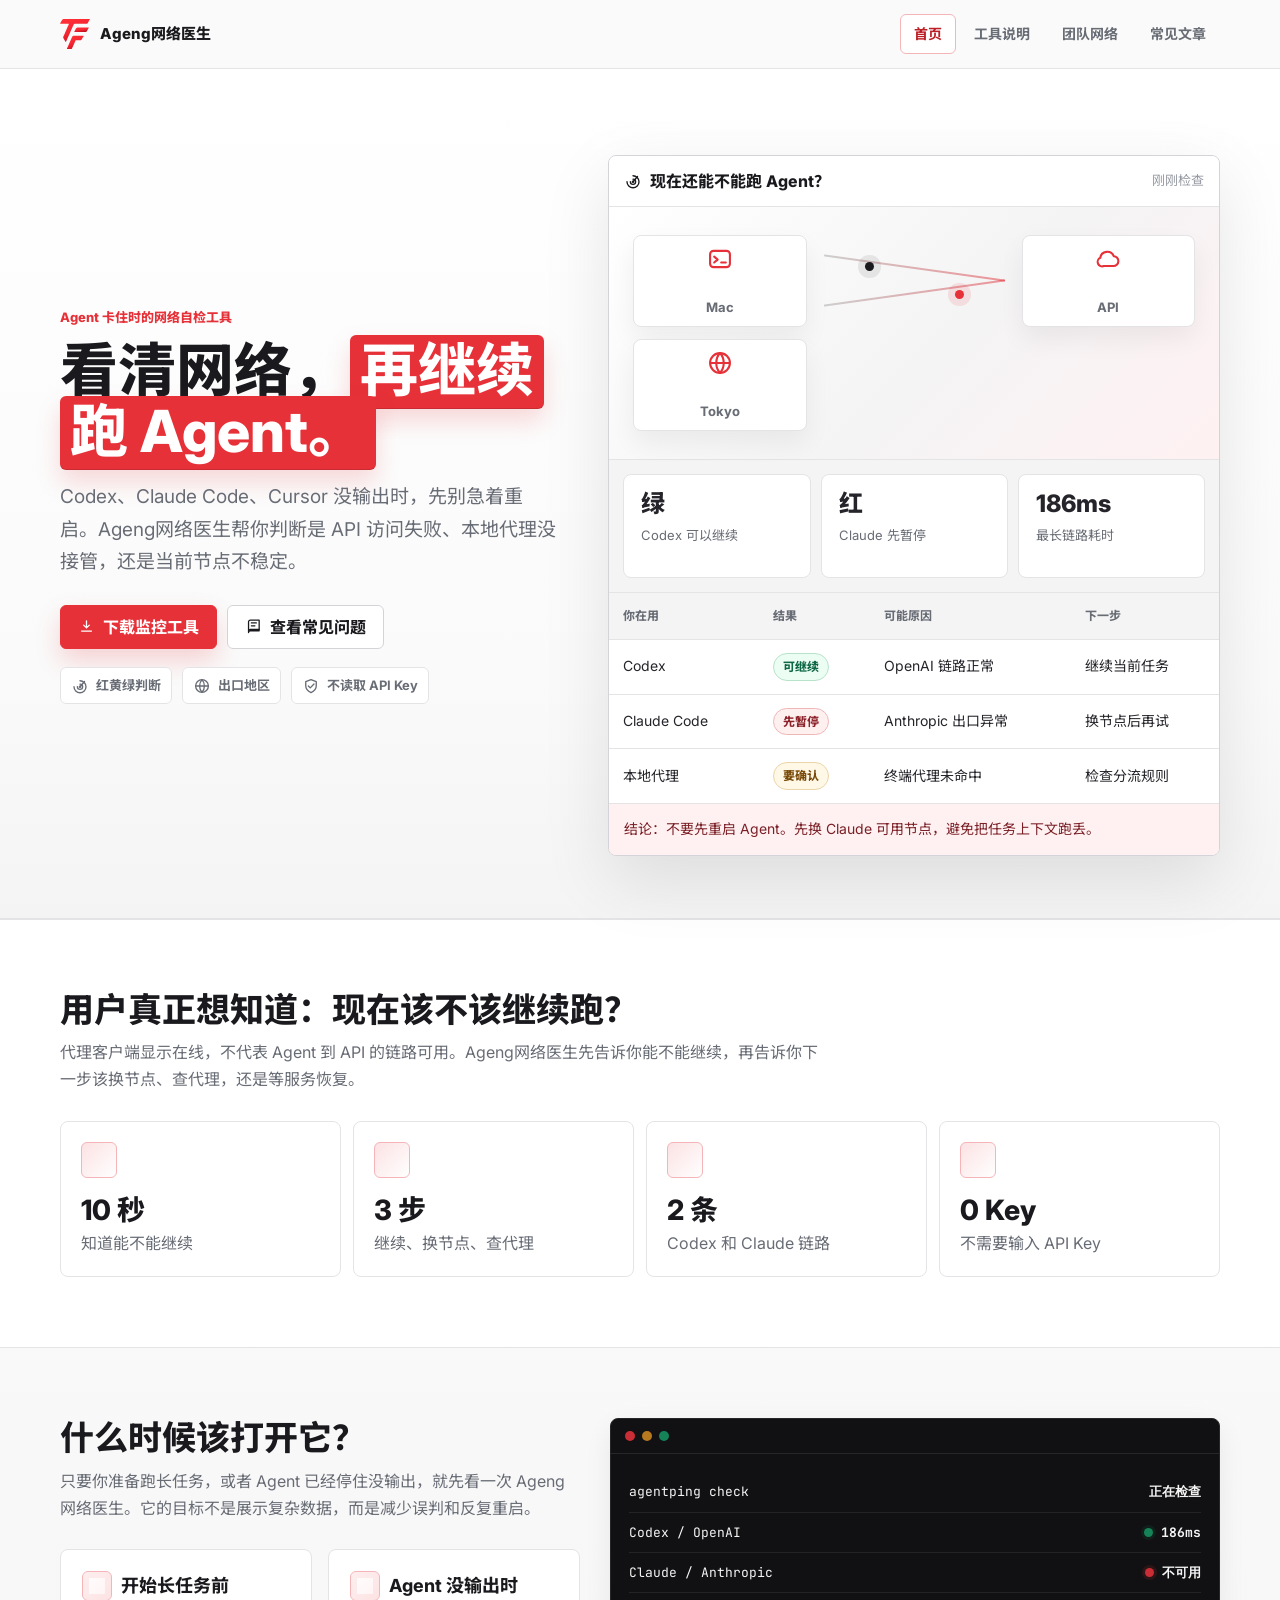
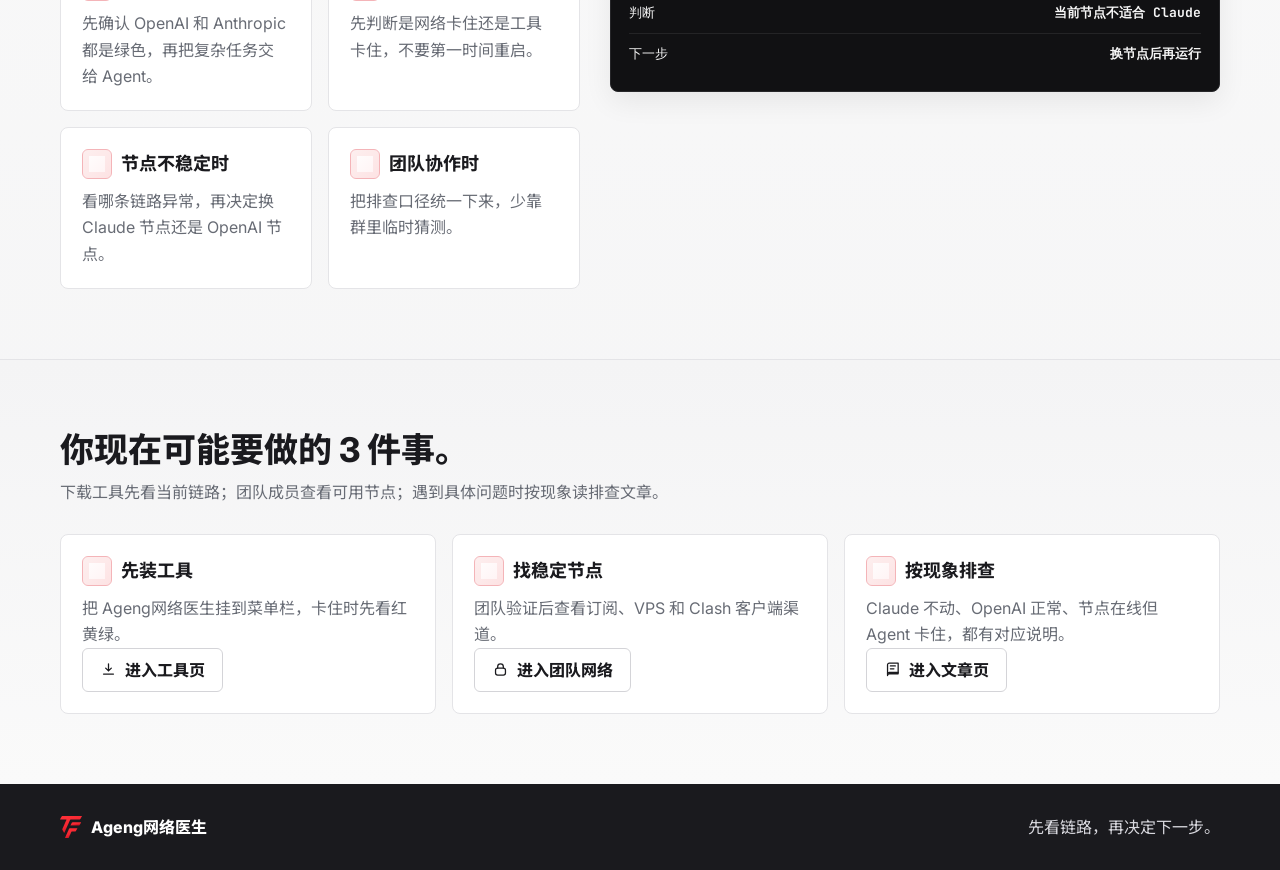
==== website/index.html @ f4b64ff9 "Initial Ageng network doctor release" ====
<!doctype html>
<html lang="zh-CN">
  <head>
    <meta charset="utf-8">
    <meta name="viewport" content="width=device-width, initial-scale=1">
    <meta name="color-scheme" content="light">
    <meta name="format-detection" content="telephone=no">
    <meta name="author" content="TranFu">
    <meta name="robots" content="index, follow">
    <title>Ageng网络医生 - Agent 卡住时先看网络哪里坏了</title>
    <meta name="description" content="Codex、Claude Code、Cursor 没反应时，Ageng网络医生帮你判断是 API 链路、代理规则、出口节点，还是工具本身卡住。">
    <link rel="canonical" href="https://agentping-app.tranfu.com/">
    <meta property="og:type" content="website">
    <meta property="og:site_name" content="Ageng网络医生 by TranFu">
    <meta property="og:locale" content="zh_CN">
    <meta property="og:url" content="https://agentping-app.tranfu.com/">
    <meta property="og:title" content="Ageng网络医生 - Agent 卡住时先看网络哪里坏了">
    <meta property="og:description" content="Codex、Claude Code、Cursor 没反应时，Ageng网络医生帮你判断是 API 链路、代理规则、出口节点，还是工具本身卡住。">
    <meta property="og:image" content="https://tranfu.com/brand/logo/social/og-image-1200x630.png">
    <meta property="og:image:secure_url" content="https://tranfu.com/brand/logo/social/og-image-1200x630.png">
    <meta property="og:image:type" content="image/png">
    <meta property="og:image:width" content="1200">
    <meta property="og:image:height" content="630">
    <meta property="og:image:alt" content="TranFu Ageng网络医生 网络监控工具">
    <meta name="twitter:card" content="summary_large_image">
    <meta name="twitter:title" content="Ageng网络医生 - Agent 卡住时先看网络哪里坏了">
    <meta name="twitter:description" content="Codex、Claude Code、Cursor 没反应时，Ageng网络医生帮你判断是 API 链路、代理规则、出口节点，还是工具本身卡住。">
    <meta name="twitter:image" content="https://tranfu.com/brand/logo/social/og-image-1200x630.png">
    <link rel="image_src" href="https://tranfu.com/brand/logo/social/og-image-1200x630.png">
    <link rel="shortcut icon" href="assets/brand/favicon.ico">
    <link rel="icon" type="image/svg+xml" href="assets/brand/logo-badge-rounded-rect-on-light.svg">
    <link rel="icon" type="image/png" sizes="32x32" href="assets/brand/favicon-32x32.png">
    <link rel="icon" type="image/png" sizes="16x16" href="assets/brand/favicon-16x16.png">
    <link rel="apple-touch-icon" sizes="180x180" href="assets/brand/apple-touch-icon-180.png">
    <link rel="apple-touch-icon-precomposed" sizes="180x180" href="assets/brand/apple-touch-icon-180.png">
    <link rel="manifest" href="site.webmanifest">
    <meta name="theme-color" content="#E63138">
    <link rel="preconnect" href="https://fonts.googleapis.com">
    <link rel="preconnect" href="https://fonts.gstatic.com" crossorigin>
    <link rel="stylesheet" href="https://fonts.googleapis.com/css2?family=Inter:wght@400;500;600;700;800&family=Noto+Sans+SC:wght@400;500;600;700;800&family=JetBrains+Mono:wght@400;500;600;700&display=swap">
    <link rel="stylesheet" href="styles.css">
    <script type="application/ld+json">{"@context":"https://schema.org","@type":"Organization","@id":"https://tranfu.com#organization","name":"TranFu","url":"https://tranfu.com","logo":"https://tranfu.com/brand/logo/png/apple-touch-icon-180.png","description":"让 AI Agent 干活，你只做决策"}</script>
  </head>
  <body>
    <header class="site-header">
      <nav class="nav">
        <a class="brand" href="index.html"><img class="brand-logo" src="assets/brand/logo-symbol-primary-on-light.svg" width="28" height="28" alt="TranFu"><span>Ageng网络医生</span></a>
        <div class="nav-links">
          <a class="active" href="index.html">首页</a>
          <a href="tool.html">工具说明</a>
          <a href="vpn.html">团队网络</a>
          <a href="articles.html">常见文章</a>
        </div>
      </nav>
    </header>

    <main>
      <section class="hero">
        <div class="hero-layout">
          <div class="hero-content">
            <p class="eyebrow">Agent 卡住时的网络自检工具</p>
            <h1>看清网络，<span class="text-highlight">再继续跑 Agent。</span></h1>
            <p class="hero-copy">Codex、Claude Code、Cursor 没输出时，先别急着重启。Ageng网络医生帮你判断是 API 访问失败、本地代理没接管，还是当前节点不稳定。</p>
            <div class="actions">
              <a class="button primary" href="tool.html"><svg class="button-icon" aria-hidden="true"><use href="assets/visuals.svg#icon-download"></use></svg>下载监控工具</a>
              <a class="button secondary" href="articles.html"><svg class="button-icon" aria-hidden="true"><use href="assets/visuals.svg#icon-book"></use></svg>查看常见问题</a>
            </div>
            <div class="trust-row" aria-label="Ageng网络医生 关键能力">
              <span><svg class="inline-icon" aria-hidden="true"><use href="assets/visuals.svg#icon-radar"></use></svg>红黄绿判断</span>
              <span><svg class="inline-icon" aria-hidden="true"><use href="assets/visuals.svg#icon-globe"></use></svg>出口地区</span>
              <span><svg class="inline-icon" aria-hidden="true"><use href="assets/visuals.svg#icon-shield"></use></svg>不读取 API Key</span>
            </div>
          </div>
          <div class="hero-product" aria-label="Ageng网络医生 状态面板示例">
            <div class="panel-header">
              <span class="panel-title"><svg class="inline-icon" aria-hidden="true"><use href="assets/visuals.svg#icon-radar"></use></svg>现在还能不能跑 Agent？</span>
              <span class="panel-time">刚刚检查</span>
            </div>
            <div class="status-visual" aria-hidden="true">
              <div class="visual-node source"><svg><use href="assets/visuals.svg#icon-terminal"></use></svg><span>Mac</span></div>
              <div class="visual-path"><span></span><span></span></div>
              <div class="visual-node cloud"><svg><use href="assets/visuals.svg#icon-cloud"></use></svg><span>API</span></div>
              <div class="visual-node exit"><svg><use href="assets/visuals.svg#icon-globe"></use></svg><span>Tokyo</span></div>
            </div>
            <div class="status-summary">
              <div class="status-card"><strong>绿</strong><span>Codex 可以继续</span></div>
              <div class="status-card"><strong>红</strong><span>Claude 先暂停</span></div>
              <div class="status-card"><strong>186ms</strong><span>最长链路耗时</span></div>
            </div>
            <table class="status-table">
              <thead>
                <tr><th>你在用</th><th>结果</th><th>可能原因</th><th>下一步</th></tr>
              </thead>
              <tbody>
                <tr><td>Codex</td><td><span class="pill green">可继续</span></td><td>OpenAI 链路正常</td><td>继续当前任务</td></tr>
                <tr><td>Claude Code</td><td><span class="pill red">先暂停</span></td><td>Anthropic 出口异常</td><td>换节点后再试</td></tr>
                <tr><td>本地代理</td><td><span class="pill yellow">要确认</span></td><td>终端代理未命中</td><td>检查分流规则</td></tr>
              </tbody>
            </table>
            <div class="product-note">结论：不要先重启 Agent。先换 Claude 可用节点，避免把任务上下文跑丢。</div>
          </div>
        </div>
      </section>

      <section class="section soft">
        <div class="wrap">
          <div class="section-head">
            <h2>用户真正想知道：现在该不该继续跑？</h2>
            <p>代理客户端显示在线，不代表 Agent 到 API 的链路可用。Ageng网络医生先告诉你能不能继续，再告诉你下一步该换节点、查代理，还是等服务恢复。</p>
          </div>
          <div class="metric-band">
            <div class="metric"><strong>10 秒</strong><span>知道能不能继续</span></div>
            <div class="metric"><strong>3 步</strong><span>继续、换节点、查代理</span></div>
            <div class="metric"><strong>2 条</strong><span>Codex 和 Claude 链路</span></div>
            <div class="metric"><strong>0 Key</strong><span>不需要输入 API Key</span></div>
          </div>
        </div>
      </section>

      <section class="section">
        <div class="wrap product-strip">
          <div>
            <div class="section-head">
              <h2>什么时候该打开它？</h2>
              <p>只要你准备跑长任务，或者 Agent 已经停住没输出，就先看一次 Ageng网络医生。它的目标不是展示复杂数据，而是减少误判和反复重启。</p>
            </div>
            <div class="grid two">
              <div class="card"><h3>开始长任务前</h3><p>先确认 OpenAI 和 Anthropic 都是绿色，再把复杂任务交给 Agent。</p></div>
              <div class="card"><h3>Agent 没输出时</h3><p>先判断是网络卡住还是工具卡住，不要第一时间重启。</p></div>
              <div class="card"><h3>节点不稳定时</h3><p>看哪条链路异常，再决定换 Claude 节点还是 OpenAI 节点。</p></div>
              <div class="card"><h3>团队协作时</h3><p>把排查口径统一下来，少靠群里临时猜测。</p></div>
            </div>
          </div>
          <div class="console" aria-label="Ageng网络医生 诊断示例">
            <div class="console-bar"><span></span><span></span><span></span></div>
            <div class="console-body">
              <div class="console-line"><span>agentping check</span><strong>正在检查</strong></div>
              <div class="console-line"><span>Codex / OpenAI</span><strong><span class="status-dot"></span>186ms</strong></div>
              <div class="console-line"><span>Claude / Anthropic</span><strong><span class="status-dot red"></span>不可用</strong></div>
              <div class="console-line"><span>判断</span><strong>当前节点不适合 Claude</strong></div>
              <div class="console-line"><span>下一步</span><strong>换节点后再运行</strong></div>
            </div>
          </div>
        </div>
      </section>

      <section class="section deep">
        <div class="wrap">
          <div class="section-head">
            <h2>你现在可能要做的 3 件事。</h2>
            <p>下载工具先看当前链路；团队成员查看可用节点；遇到具体问题时按现象读排查文章。</p>
          </div>
          <div class="grid three">
            <div class="card"><h3>先装工具</h3><p>把 Ageng网络医生挂到菜单栏，卡住时先看红黄绿。</p><a class="button light" href="tool.html"><svg class="button-icon" aria-hidden="true"><use href="assets/visuals.svg#icon-download"></use></svg>进入工具页</a></div>
            <div class="card"><h3>找稳定节点</h3><p>团队验证后查看订阅、VPS 和 Clash 客户端渠道。</p><a class="button light" href="vpn.html"><svg class="button-icon" aria-hidden="true"><use href="assets/visuals.svg#icon-lock"></use></svg>进入团队网络</a></div>
            <div class="card"><h3>按现象排查</h3><p>Claude 不动、OpenAI 正常、节点在线但 Agent 卡住，都有对应说明。</p><a class="button light" href="articles.html"><svg class="button-icon" aria-hidden="true"><use href="assets/visuals.svg#icon-book"></use></svg>进入文章页</a></div>
          </div>
        </div>
      </section>
    </main>

    <footer class="footer">
      <div class="wrap">
        <span class="footer-brand"><img src="assets/brand/logo-symbol-primary-on-dark.svg" width="22" height="22" alt="TranFu">Ageng网络医生</span>
        <span>先看链路，再决定下一步。</span>
      </div>
    </footer>
    <script src="site.js"></script>
  </body>
</html>
---- website/styles.css ----
:root {
  --brand: #e63138;
  --brand-strong: #bd1f26;
  --brand-soft: #fff1f2;
  --brand-line: #f4b4b8;
  --primary: #e63138;
  --primary-strong: #bd1f26;
  --primary-soft: #fff1f2;
  --primary-line: #f4b4b8;
  --ink: #1a1a1e;
  --text: #24242a;
  --muted: #686c75;
  --subtle: #9498a1;
  --paper: #fafafa;
  --surface: #ffffff;
  --surface-soft: #f4f4f5;
  --surface-warm: #fbfaf8;
  --line: #e4e4e7;
  --line-strong: #d4d4d8;
  --green: #158257;
  --green-soft: #ecfdf3;
  --yellow: #b7791f;
  --yellow-soft: #fff8e6;
  --status-red: #c92d35;
  --status-red-soft: #fff0f0;
  --blue: #285f8f;
  --blue-soft: #eef6fb;
  --code: #111113;
  --shadow-sm: 0 10px 28px rgba(12, 12, 12, 0.07);
  --shadow-md: 0 24px 68px rgba(12, 12, 12, 0.1);
  --ease-enter: cubic-bezier(0.22, 1, 0.36, 1);
  --ease-move: cubic-bezier(0.25, 1, 0.5, 1);
}

* {
  box-sizing: border-box;
}

html {
  scroll-behavior: smooth;
}

body {
  margin: 0;
  color: var(--text);
  background:
    linear-gradient(180deg, #ffffff 0%, #fafafa 40%, #f4f4f5 100%);
  font-family: Inter, "Noto Sans SC", ui-sans-serif, system-ui, -apple-system, BlinkMacSystemFont, "Segoe UI", sans-serif;
  font-size: 16px;
  line-height: 1.64;
  text-rendering: optimizeLegibility;
}

img,
svg {
  display: block;
}

a {
  color: inherit;
}

a:focus-visible,
button:focus-visible,
input:focus-visible {
  outline: 3px solid rgba(230, 49, 56, 0.24);
  outline-offset: 2px;
}

h1,
h2,
h3,
p {
  margin-top: 0;
}

h1,
h2,
h3 {
  color: var(--ink);
  letter-spacing: 0;
}

h1 {
  max-width: 760px;
  margin-bottom: 18px;
  font-size: 58px;
  line-height: 1.06;
  font-weight: 800;
}

h2 {
  font-size: 34px;
  line-height: 1.16;
  font-weight: 780;
}

h3 {
  font-weight: 740;
}

p {
  margin-bottom: 0;
}

.site-header {
  position: sticky;
  top: 0;
  z-index: 20;
  border-bottom: 1px solid var(--line);
  background: rgba(250, 250, 250, 0.92);
  backdrop-filter: blur(14px);
}

.nav {
  width: min(1160px, calc(100% - 32px));
  min-height: 68px;
  margin: 0 auto;
  padding: 0;
  display: flex;
  align-items: center;
  justify-content: space-between;
  gap: 24px;
  border: 0;
  border-radius: 0;
  background: transparent;
  box-shadow: none;
}

.brand {
  min-height: 44px;
  display: inline-flex;
  align-items: center;
  gap: 10px;
  color: var(--ink);
  text-decoration: none;
  font-size: 15px;
  font-weight: 800;
  white-space: nowrap;
}

.brand-logo {
  width: 30px;
  height: 30px;
}

.nav-links {
  display: flex;
  align-items: center;
  justify-content: flex-end;
  gap: 4px;
  flex-wrap: wrap;
}

.nav-links a {
  min-height: 40px;
  padding: 8px 13px;
  border: 1px solid transparent;
  border-radius: 6px;
  color: var(--muted);
  text-decoration: none;
  font-size: 14px;
  font-weight: 700;
  transition:
    color 180ms ease,
    background-color 180ms ease,
    border-color 180ms ease;
}

.nav-links a:hover,
.nav-links a.active {
  color: var(--primary-strong);
  border-color: var(--primary-line);
  background: var(--surface);
}

.wrap {
  width: min(1160px, calc(100% - 32px));
  margin: 0 auto;
}

.hero {
  padding: 86px 0 62px;
  color: var(--text);
  border-bottom: 1px solid var(--line);
  background:
    linear-gradient(180deg, #ffffff 0%, #fafafa 72%, #f4f4f5 100%);
}

.hero::before,
.hero-scene,
.node,
.line,
.terminal-ghost {
  display: none;
}

.hero-layout {
  width: min(1160px, calc(100% - 32px));
  margin: 0 auto;
  display: grid;
  grid-template-columns: minmax(0, 0.9fr) minmax(430px, 1.1fr);
  gap: 48px;
  align-items: center;
}

.hero-content {
  width: auto;
  padding: 0;
}

.eyebrow {
  margin: 0 0 12px;
  color: var(--brand);
  font-size: 13px;
  font-weight: 780;
}

.hero-copy {
  max-width: 650px;
  margin-bottom: 26px;
  color: var(--muted);
  font-size: 19px;
  line-height: 1.72;
}

.text-highlight {
  display: inline;
  padding: 0 10px 4px;
  border-radius: 6px;
  color: #ffffff;
  background: var(--brand);
  box-decoration-break: clone;
  -webkit-box-decoration-break: clone;
  box-shadow: inset 0 -1px 0 rgba(0, 0, 0, 0.13), 0 12px 24px rgba(230, 49, 56, 0.18);
}

.inline-icon,
.button-icon,
.tag-icon {
  width: 18px;
  height: 18px;
  flex: 0 0 auto;
}

.button-icon {
  width: 17px;
  height: 17px;
}

.tag-icon {
  width: 14px;
  height: 14px;
}

.trust-row {
  display: flex;
  flex-wrap: wrap;
  gap: 10px;
  margin-top: 18px;
}

.trust-row span {
  min-height: 34px;
  display: inline-flex;
  align-items: center;
  gap: 7px;
  padding: 7px 10px;
  border: 1px solid var(--line);
  border-radius: 6px;
  color: var(--muted);
  background: var(--surface);
  font-size: 13px;
  font-weight: 680;
}

.actions {
  display: flex;
  flex-wrap: wrap;
  gap: 10px;
}

.button {
  min-height: 44px;
  display: inline-flex;
  align-items: center;
  justify-content: center;
  gap: 8px;
  padding: 11px 17px;
  border: 1px solid transparent;
  border-radius: 6px;
  color: var(--ink);
  text-decoration: none;
  font-weight: 760;
  line-height: 1.25;
  cursor: pointer;
  touch-action: manipulation;
  transition:
    transform 150ms var(--ease-enter),
    color 180ms ease,
    background-color 180ms ease,
    border-color 180ms ease,
    box-shadow 180ms ease;
}

.button:active {
  transform: scale(0.97);
}

.button.primary {
  color: #ffffff;
  background: var(--brand);
  border-color: var(--brand);
  box-shadow: 0 12px 26px rgba(230, 49, 56, 0.2);
}

.button.primary:hover {
  background: var(--brand-strong);
  border-color: var(--brand-strong);
}

.button.secondary,
.button.light {
  color: var(--ink);
  border-color: var(--line-strong);
  background: var(--surface);
}

.button.dark {
  color: #ffffff;
  background: var(--ink);
  border-color: var(--ink);
}

.hero-product {
  border: 1px solid var(--line-strong);
  border-radius: 8px;
  overflow: hidden;
  background: var(--surface);
  box-shadow: var(--shadow-md);
}

.panel-header {
  min-height: 48px;
  padding: 12px 15px;
  display: flex;
  align-items: center;
  justify-content: space-between;
  gap: 12px;
  color: var(--ink);
  border-bottom: 1px solid var(--line);
  background: rgba(255, 255, 255, 0.72);
}

.panel-title {
  display: inline-flex;
  align-items: center;
  gap: 8px;
  font-weight: 760;
}

.panel-time {
  color: var(--subtle);
  font-size: 13px;
}

.status-visual {
  min-height: 170px;
  position: relative;
  display: grid;
  grid-template-columns: 1fr 1.1fr 1fr;
  align-items: center;
  gap: 12px;
  padding: 28px 24px;
  background:
    linear-gradient(135deg, #ffffff 0%, #f4f4f5 54%, #fff1f2 100%);
  border-bottom: 1px solid var(--line);
}

.visual-node {
  min-height: 92px;
  display: grid;
  place-items: center;
  gap: 7px;
  border: 1px solid var(--line);
  border-radius: 8px;
  color: var(--brand);
  background: var(--surface);
  box-shadow: 0 12px 26px rgba(12, 12, 12, 0.06);
}

.visual-node svg {
  width: 28px;
  height: 28px;
}

.visual-node span {
  color: var(--muted);
  font-size: 13px;
  font-weight: 720;
}

.visual-node.exit {
  color: var(--brand);
}

.visual-path {
  height: 92px;
  position: relative;
}

.visual-path::before,
.visual-path::after {
  content: "";
  position: absolute;
  left: 4px;
  right: 4px;
  height: 2px;
  border-radius: 999px;
  background: linear-gradient(90deg, rgba(12, 12, 12, 0.18), rgba(230, 49, 56, 0.5));
}

.visual-path::before {
  top: 35%;
  transform: rotate(8deg);
}

.visual-path::after {
  top: 62%;
  transform: rotate(-8deg);
}

.visual-path span {
  position: absolute;
  width: 9px;
  height: 9px;
  border-radius: 50%;
  background: var(--ink);
  box-shadow: 0 0 0 7px rgba(12, 12, 12, 0.08);
}

.visual-path span:first-child {
  top: 29%;
  left: 24%;
  animation: route-pulse 1800ms var(--ease-enter) infinite;
}

.visual-path span:last-child {
  top: 59%;
  right: 24%;
  background: var(--brand);
  box-shadow: 0 0 0 7px rgba(230, 49, 56, 0.12);
  animation: route-pulse 1800ms var(--ease-enter) 520ms infinite;
}

.status-summary {
  display: grid;
  grid-template-columns: repeat(3, minmax(0, 1fr));
  gap: 10px;
  padding: 14px;
  background: var(--surface-soft);
  border-bottom: 1px solid var(--line);
}

.status-card {
  min-height: 104px;
  padding: 17px;
  border: 1px solid var(--line);
  border-radius: 8px;
  background: var(--surface);
}

.status-card strong {
  display: block;
  margin-bottom: 5px;
  font-size: 24px;
  line-height: 1;
  font-weight: 800;
}

.status-card span {
  color: var(--muted);
  font-size: 13px;
}

.status-table {
  width: 100%;
  border-collapse: collapse;
  font-size: 14px;
}

.status-table th,
.status-table td {
  padding: 13px 14px;
  border-bottom: 1px solid var(--line);
  text-align: left;
  vertical-align: middle;
  overflow-wrap: anywhere;
}

.status-table th {
  color: var(--muted);
  background: var(--surface-soft);
  font-size: 12px;
  font-weight: 760;
  text-transform: uppercase;
}

.status-table tr:last-child td {
  border-bottom: 0;
}

.product-note {
  padding: 14px 15px;
  border-top: 1px solid var(--line);
  color: #7a2026;
  background: var(--brand-soft);
  font-size: 14px;
}

.pill {
  min-height: 26px;
  display: inline-flex;
  align-items: center;
  border: 1px solid var(--line);
  border-radius: 999px;
  padding: 3px 9px;
  color: var(--muted);
  background: var(--surface);
  font-size: 12px;
  font-weight: 760;
  white-space: nowrap;
}

.pill.green {
  color: #0f6845;
  border-color: #b7e3ca;
  background: var(--green-soft);
}

.pill.yellow {
  color: #7a4c0b;
  border-color: #ebd5a8;
  background: var(--yellow-soft);
}

.pill.red {
  color: #8e242b;
  border-color: #efb6ba;
  background: var(--status-red-soft);
}

.section {
  padding: 70px 0;
}

.section.soft {
  background: var(--surface);
  border-top: 1px solid var(--line);
  border-bottom: 1px solid var(--line);
}

.section.deep {
  color: var(--text);
  background:
    linear-gradient(180deg, #f4f4f5 0%, #fafafa 100%);
  border-top: 1px solid var(--line);
}

.section-head {
  max-width: 760px;
  margin-bottom: 28px;
}

.section-head.compact {
  margin-bottom: 18px;
}

.section-head h2,
.page-title h1 {
  margin-bottom: 10px;
}

.section-head p,
.page-title p {
  color: var(--muted);
  font-size: 16px;
  line-height: 1.68;
}

.deep .section-head p,
.deep .muted {
  color: var(--muted);
}

.grid {
  display: grid;
  gap: 16px;
}

.grid.three {
  grid-template-columns: repeat(3, minmax(0, 1fr));
}

.grid.two {
  grid-template-columns: repeat(2, minmax(0, 1fr));
}

.grid.four {
  grid-template-columns: repeat(4, minmax(0, 1fr));
}

.card {
  border: 1px solid var(--line);
  border-radius: 8px;
  padding: 21px;
  background: var(--surface);
  box-shadow: none;
  transition:
    transform 160ms var(--ease-enter),
    border-color 180ms ease,
    box-shadow 180ms ease;
}

.card h3 {
  display: flex;
  align-items: center;
  gap: 9px;
  margin-bottom: 9px;
  font-size: 18px;
  line-height: 1.25;
}

.card h3::before,
.roadmap-item h3::before,
.step-card h3::before,
.resource-top h3::before,
.article-item h2::before,
.article-card h2::before,
.source-card strong::before {
  content: "";
  width: 28px;
  height: 28px;
  flex: 0 0 auto;
  border: 1px solid var(--primary-line);
  border-radius: 6px;
  background:
    linear-gradient(135deg, #ffffff, var(--brand-soft));
  box-shadow: inset 0 0 0 6px rgba(230, 49, 56, 0.08);
}

.quick-guide .card h3::before {
  display: none;
}

.roadmap-item h3,
.step-card h3,
.resource-top h3 {
  display: flex;
  align-items: center;
  gap: 9px;
  line-height: 1.25;
}

.card p,
.card li {
  color: var(--muted);
}

.card ul {
  padding-left: 20px;
  margin-bottom: 0;
}

.metric-band {
  display: grid;
  grid-template-columns: repeat(4, minmax(0, 1fr));
  gap: 12px;
  overflow: hidden;
  border: 0;
  border-radius: 0;
  background: transparent;
}

.metric {
  min-height: 106px;
  position: relative;
  padding: 20px;
  border: 1px solid var(--line);
  border-radius: 8px;
  background: var(--surface);
  box-shadow: none;
}

.metric::before {
  content: "";
  width: 34px;
  height: 34px;
  display: block;
  margin-bottom: 18px;
  border: 1px solid var(--primary-line);
  border-radius: 6px;
  background:
    linear-gradient(135deg, rgba(230, 49, 56, 0.14), rgba(255, 255, 255, 0.95));
}

.metric strong {
  display: block;
  margin-bottom: 6px;
  color: var(--ink);
  font-size: 28px;
  line-height: 1;
  font-weight: 800;
}

.metric span {
  color: var(--muted);
}

.status-dot {
  width: 9px;
  height: 9px;
  border-radius: 50%;
  display: inline-block;
  margin-right: 8px;
  background: var(--green);
  box-shadow: 0 0 0 3px rgba(21, 130, 87, 0.12);
}

.status-dot.yellow {
  background: var(--yellow);
  box-shadow: 0 0 0 3px rgba(183, 121, 31, 0.14);
}

.status-dot.red {
  background: var(--status-red);
  box-shadow: 0 0 0 3px rgba(201, 45, 53, 0.14);
}

.product-strip {
  display: grid;
  grid-template-columns: 0.92fr 1.08fr;
  gap: 30px;
  align-items: start;
}

.console {
  border-radius: 8px;
  border: 1px solid #27272a;
  overflow: hidden;
  background: var(--code);
  color: #f5f5f5;
  box-shadow: var(--shadow-sm);
}

.console-bar {
  display: flex;
  gap: 7px;
  padding: 12px 14px;
  border-bottom: 1px solid #27272a;
}

.console-bar span {
  width: 10px;
  height: 10px;
  border-radius: 50%;
  background: var(--status-red);
}

.console-bar span:nth-child(2) {
  background: var(--yellow);
}

.console-bar span:nth-child(3) {
  background: var(--green);
}

.console-body {
  padding: 18px;
  font-family: "JetBrains Mono", ui-monospace, SFMono-Regular, Menlo, Monaco, Consolas, monospace;
  font-size: 13px;
}

.console-line {
  display: flex;
  justify-content: space-between;
  gap: 16px;
  padding: 9px 0;
  border-bottom: 1px solid rgba(255, 255, 255, 0.08);
}

.console-line strong {
  text-align: right;
}

.console-line:last-child {
  border-bottom: 0;
}

.page-hero {
  padding: 66px 0 44px;
  border-bottom: 1px solid var(--line);
  background:
    linear-gradient(180deg, #ffffff 0%, #fafafa 100%);
}

.page-title {
  max-width: 850px;
}

.page-title h1 {
  font-size: 46px;
  line-height: 1.12;
}

.page-hero-grid {
  display: grid;
  grid-template-columns: minmax(0, 1fr) minmax(360px, 0.48fr);
  gap: 42px;
  align-items: center;
}

.page-visual {
  min-height: 280px;
  position: relative;
  border: 1px solid var(--line-strong);
  border-radius: 8px;
  padding: 22px;
  background:
    linear-gradient(135deg, #ffffff, #f4f4f5);
  box-shadow: var(--shadow-sm);
  overflow: hidden;
}

.page-visual::before {
  content: "";
  position: absolute;
  inset: 16px;
  border: 1px dashed rgba(230, 49, 56, 0.22);
  border-radius: 8px;
  pointer-events: none;
}

.menu-preview {
  position: relative;
  z-index: 1;
  min-height: 72px;
  display: flex;
  align-items: center;
  justify-content: space-between;
  gap: 12px;
  padding: 12px;
  border: 1px solid var(--line);
  border-radius: 8px;
  background: var(--surface);
  box-shadow: 0 12px 28px rgba(12, 12, 12, 0.06);
}

.app-dot {
  width: 46px;
  height: 46px;
  display: grid;
  place-items: center;
  border-radius: 8px;
  color: #ffffff;
  background: var(--brand);
}

.app-dot svg {
  width: 24px;
  height: 24px;
}

.menu-preview strong {
  display: inline-flex;
  align-items: center;
  font-size: 24px;
  color: var(--ink);
}

.visual-stack {
  position: relative;
  z-index: 1;
  display: grid;
  gap: 10px;
  margin-top: 18px;
}

.visual-stack div,
.node-strip span,
.knowledge-grid span {
  min-height: 44px;
  display: flex;
  align-items: center;
  gap: 9px;
  padding: 9px 11px;
  border: 1px solid var(--line);
  border-radius: 8px;
  background: var(--surface);
}

.visual-stack span,
.node-strip span,
.knowledge-grid span {
  color: var(--muted);
}

.visual-stack strong {
  margin-left: auto;
  color: var(--ink);
}

.lock-card,
.knowledge-card {
  position: relative;
  z-index: 1;
  display: grid;
  gap: 8px;
  justify-items: start;
  padding: 20px;
  border: 1px solid var(--line);
  border-radius: 8px;
  background: var(--surface);
  box-shadow: 0 12px 28px rgba(12, 12, 12, 0.06);
}

.lock-card svg,
.knowledge-card > svg {
  width: 42px;
  height: 42px;
  color: var(--brand);
}

.lock-card strong,
.knowledge-card strong {
  color: var(--ink);
  font-size: 22px;
  line-height: 1.2;
}

.lock-card span,
.knowledge-card span {
  color: var(--muted);
}

.node-strip,
.knowledge-grid {
  position: relative;
  z-index: 1;
  display: grid;
  gap: 10px;
  margin-top: 18px;
}

.download-panel {
  display: grid;
  grid-template-columns: 1.05fr 0.95fr;
  gap: 18px;
  align-items: start;
}

.download-box {
  border: 1px solid var(--line-strong);
  border-top: 4px solid var(--primary);
  border-radius: 8px;
  padding: 26px;
  color: var(--text);
  background:
    linear-gradient(135deg, #ffffff, #fff1f2);
  box-shadow: var(--shadow-sm);
}

.download-box p {
  color: var(--muted);
}

.split-panel {
  display: grid;
  grid-template-columns: minmax(0, 0.95fr) minmax(360px, 1.05fr);
  gap: 24px;
  align-items: start;
}

.report-box {
  min-height: 320px;
  margin: 0;
  border-radius: 8px;
  padding: 22px;
  color: #f5f5f5;
  background: var(--code);
  font-family: "JetBrains Mono", ui-monospace, SFMono-Regular, Menlo, Monaco, Consolas, monospace;
  font-size: 14px;
  line-height: 1.75;
  white-space: pre-wrap;
  box-shadow: var(--shadow-sm);
}

.roadmap {
  display: grid;
  grid-template-columns: repeat(3, minmax(0, 1fr));
  gap: 14px;
  overflow: visible;
  border: 0;
  border-radius: 0;
  background: transparent;
}

.roadmap-item {
  min-height: 170px;
  padding: 21px;
  border: 1px solid var(--line);
  border-radius: 8px;
  background: rgba(255, 255, 255, 0.86);
}

.roadmap-item span,
.step-card span {
  width: fit-content;
  min-height: 28px;
  display: inline-flex;
  align-items: center;
  justify-content: center;
  margin-bottom: 12px;
  border-radius: 999px;
  padding: 4px 10px;
  color: var(--brand-strong);
  background: var(--brand-soft);
  font-size: 12px;
  font-weight: 800;
}

.roadmap-item p {
  color: var(--muted);
}

.code-block {
  overflow-x: auto;
  border-radius: 8px;
  padding: 16px;
  color: #f5f5f5;
  background:
    linear-gradient(180deg, #111827 0%, #0f172a 100%);
  font-family: "JetBrains Mono", ui-monospace, SFMono-Regular, Menlo, Monaco, Consolas, monospace;
  font-size: 14px;
}

.access-panel {
  max-width: 640px;
  border: 1px solid var(--line-strong);
  border-top: 4px solid var(--primary);
  border-radius: 8px;
  padding: 26px;
  background:
    linear-gradient(135deg, #ffffff, #fff1f2);
  box-shadow: var(--shadow-sm);
}

.form-row {
  display: flex;
  gap: 10px;
  margin-top: 16px;
}

input {
  width: 100%;
  min-height: 44px;
  border: 1px solid var(--line-strong);
  border-radius: 6px;
  padding: 10px 12px;
  color: var(--text);
  font: inherit;
  background: var(--surface);
  transition:
    border-color 180ms ease,
    box-shadow 180ms ease;
}

input:focus {
  border-color: var(--primary);
  box-shadow: 0 0 0 4px rgba(230, 49, 56, 0.1);
}

.form-row.has-error {
  animation: error-nudge 180ms var(--ease-move);
}

.form-row.has-error input {
  border-color: var(--status-red);
  box-shadow: 0 0 0 4px rgba(201, 45, 53, 0.1);
}

.hidden {
  display: none !important;
}

.note {
  border-left: 4px solid var(--yellow);
  padding: 12px 14px;
  border-radius: 0 8px 8px 0;
  background: var(--yellow-soft);
  color: #6e531b;
}

.section-spaced {
  margin-top: 52px;
}

.resource-grid {
  display: grid;
  grid-template-columns: repeat(3, minmax(0, 1fr));
  gap: 16px;
}

.resource-card {
  border: 1px solid var(--line);
  border-radius: 8px;
  padding: 20px;
  background: var(--surface);
  box-shadow: none;
}

.resource-top {
  display: flex;
  align-items: flex-start;
  justify-content: space-between;
  gap: 12px;
  margin-bottom: 10px;
}

.resource-top h3 {
  margin-bottom: 0;
}

.resource-card p,
.resource-card dd {
  color: var(--muted);
}

.resource-card dl {
  display: grid;
  gap: 10px;
  margin: 16px 0 0;
}

.resource-card dl div {
  display: grid;
  grid-template-columns: 64px 1fr;
  gap: 10px;
  padding-top: 10px;
  border-top: 1px solid var(--line);
}

.resource-card dt {
  color: var(--ink);
  font-weight: 760;
}

.resource-card dd {
  margin: 0;
}

.steps {
  display: grid;
  grid-template-columns: repeat(4, minmax(0, 1fr));
  gap: 16px;
}

.step-card {
  min-height: 170px;
  border: 1px solid var(--line);
  border-radius: 8px;
  padding: 20px;
  background: var(--surface);
  box-shadow: none;
}

.step-card p {
  color: var(--muted);
}

.table {
  width: 100%;
  border-collapse: separate;
  border-spacing: 0;
  overflow: hidden;
  border: 1px solid var(--line);
  border-radius: 8px;
  background: var(--surface);
  box-shadow: none;
}

.table th,
.table td {
  padding: 14px;
  border-bottom: 1px solid var(--line);
  text-align: left;
  vertical-align: top;
  overflow-wrap: anywhere;
}

.table th {
  color: var(--muted);
  background: var(--surface-soft);
  font-weight: 760;
}

.table tr:last-child td {
  border-bottom: 0;
}

.article-hub {
  display: grid;
  grid-template-columns: minmax(270px, 0.42fr) minmax(0, 1fr);
  gap: 22px;
  align-items: start;
}

.article-diagnostic {
  position: sticky;
  top: 90px;
  border: 1px solid var(--line-strong);
  border-top: 4px solid var(--primary);
  border-radius: 8px;
  padding: 22px;
  background:
    linear-gradient(135deg, #ffffff, #fff1f2);
  box-shadow: var(--shadow-sm);
}

.article-diagnostic h2 {
  margin: 12px 0 18px;
  font-size: 25px;
  line-height: 1.18;
}

.article-diagnostic ol {
  display: grid;
  gap: 13px;
  margin: 0;
  padding-left: 20px;
}

.article-diagnostic li {
  color: var(--muted);
}

.article-diagnostic strong {
  color: var(--ink);
}

.article-index-panel {
  min-width: 0;
}

.article-list {
  display: grid;
  grid-template-columns: repeat(2, minmax(0, 1fr));
  gap: 12px;
}

.article-item {
  min-height: 138px;
  display: flex;
  flex-direction: column;
  align-items: flex-start;
  gap: 12px;
  padding: 17px;
  border: 1px solid var(--line);
  border-radius: 8px;
  text-decoration: none;
  background: var(--surface);
  box-shadow: none;
  transition:
    transform 160ms var(--ease-enter),
    border-color 180ms ease,
    box-shadow 180ms ease;
}

.article-item h2 {
  display: flex;
  align-items: flex-start;
  gap: 9px;
  margin-bottom: 7px;
  font-size: 19px;
  line-height: 1.24;
}

.article-item p {
  color: var(--muted);
  font-size: 14px;
  line-height: 1.55;
}

.article-tag {
  width: fit-content;
  min-height: 28px;
  display: inline-flex;
  align-items: center;
  gap: 6px;
  padding: 4px 9px;
  border: 1px solid var(--primary-line);
  border-radius: 999px;
  color: var(--primary-strong);
  background: var(--primary-soft);
  font-size: 12px;
  font-weight: 760;
}

.article-body {
  max-width: none;
}

.quick-guide {
  margin-bottom: 36px;
}

.quick-guide h2 {
  margin-bottom: 18px;
}

.article-grid {
  display: grid;
  grid-template-columns: repeat(2, minmax(0, 1fr));
  gap: 16px;
}

.article-card {
  scroll-margin-top: 92px;
  min-height: 360px;
  border: 1px solid var(--line);
  border-radius: 8px;
  padding: 22px;
  background: var(--surface);
  box-shadow: none;
}

.article-card.featured {
  grid-column: 1 / -1;
  min-height: auto;
  border-color: var(--primary-line);
  background:
    linear-gradient(135deg, #ffffff 0%, #fff1f2 100%);
}

.article-card h2 {
  display: flex;
  align-items: flex-start;
  gap: 10px;
  margin: 14px 0 12px;
  font-size: 25px;
  line-height: 1.18;
}

.article-card h3 {
  margin: 18px 0 7px;
  font-size: 15px;
  line-height: 1.25;
}

.article-card p {
  color: var(--muted);
}

.article-lede {
  color: var(--text) !important;
  font-size: 16px;
}

.process-list {
  display: grid;
  grid-template-columns: repeat(3, minmax(0, 1fr));
  gap: 12px;
  margin: 20px 0;
}

.process-list div {
  border: 1px solid var(--line);
  border-radius: 8px;
  padding: 16px;
  background: var(--surface);
}

.process-list strong {
  display: block;
  margin-bottom: 6px;
  color: var(--ink);
}

.source-panel {
  scroll-margin-top: 92px;
  margin-top: 48px;
  padding-top: 32px;
  border-top: 1px solid var(--line);
}

.source-grid {
  display: grid;
  grid-template-columns: repeat(3, minmax(0, 1fr));
  gap: 12px;
}

.source-card {
  min-height: 124px;
  display: flex;
  flex-direction: column;
  gap: 7px;
  padding: 16px;
  border: 1px solid var(--line);
  border-radius: 8px;
  color: var(--text);
  text-decoration: none;
  background: var(--surface);
  box-shadow: none;
  transition:
    transform 160ms var(--ease-enter),
    border-color 180ms ease,
    box-shadow 180ms ease;
}

.source-card strong {
  display: flex;
  align-items: center;
  gap: 9px;
  color: var(--ink);
  line-height: 1.25;
}

.source-card span {
  color: var(--muted);
  font-size: 14px;
  line-height: 1.55;
}

.footer {
  padding: 30px 0;
  color: #d8d8de;
  background: var(--ink);
}

.footer .wrap {
  display: flex;
  justify-content: space-between;
  gap: 16px;
  flex-wrap: wrap;
}

.footer a {
  color: #ffffff;
}

.footer-brand {
  display: inline-flex;
  align-items: center;
  gap: 9px;
  color: #ffffff;
  font-weight: 780;
}

.motion-ready .motion-item {
  opacity: 0;
  transform: translate3d(0, 8px, 0);
  transition:
    opacity 220ms var(--ease-enter),
    transform 220ms var(--ease-enter);
  transition-delay: var(--motion-delay, 0ms);
}

.motion-ready .motion-item.is-visible {
  opacity: 1;
  transform: translate3d(0, 0, 0);
}

.unlocking {
  opacity: 0;
  transform: translate3d(0, 8px, 0);
}

.unlocking.is-visible {
  opacity: 1;
  transform: translate3d(0, 0, 0);
  transition:
    opacity 220ms var(--ease-enter),
    transform 220ms var(--ease-enter);
}

@media (hover: hover) and (pointer: fine) {
  .button:hover {
    transform: translate3d(0, -1px, 0);
  }

  .card:hover,
  .resource-card:hover,
  .step-card:hover,
  .roadmap-item:hover,
  .article-item:hover,
  .article-card:hover,
  .source-card:hover {
    transform: translate3d(0, -2px, 0);
    border-color: var(--line-strong);
    box-shadow: var(--shadow-sm);
  }
}

@media (max-width: 980px) {
  h1 {
    font-size: 56px;
  }

  .hero-layout,
  .product-strip,
  .download-panel,
  .split-panel,
  .article-hub,
  .page-hero-grid {
    grid-template-columns: 1fr;
  }

  .hero-product {
    max-width: 720px;
  }

  .page-visual {
    max-width: 620px;
  }

  .article-diagnostic {
    position: static;
  }

  .process-list,
  .source-grid {
    grid-template-columns: repeat(2, minmax(0, 1fr));
  }
}

@media (max-width: 900px) {
  .site-header {
    top: 8px;
  }

  .nav {
    min-height: auto;
    padding: 12px;
    align-items: flex-start;
    flex-direction: column;
    border-radius: 8px;
  }

  .nav-links {
    justify-content: flex-start;
  }

  .motion-ready .motion-item {
    opacity: 1;
    transform: none;
    transition: none;
  }

  .grid.three,
  .grid.two,
  .grid.four,
  .metric-band,
  .status-summary,
  .roadmap,
  .resource-grid,
  .steps,
  .article-list,
  .article-grid {
    grid-template-columns: 1fr;
  }

  .article-item {
    grid-template-columns: 1fr;
  }
}

@media (max-width: 560px) {
  h1 {
    font-size: 40px;
    line-height: 1.08;
  }

  h2,
  .page-title h1 {
    font-size: 30px;
  }

  .hero {
    padding: 86px 0 44px;
  }

  .page-hero {
    padding: 86px 0 38px;
  }

  .nav-links a {
    padding-left: 8px;
    padding-right: 8px;
    font-size: 13px;
  }

  .form-row,
  .actions {
    flex-direction: column;
  }

  .button {
    width: 100%;
  }

  .text-highlight {
    padding: 0 8px 3px;
  }

  .hero-copy,
  .section-head p,
  .page-title p {
    font-size: 16px;
  }

  .trust-row span {
    width: 100%;
  }

  .status-visual {
    grid-template-columns: 1fr;
    padding: 18px;
  }

  .visual-path {
    height: 52px;
  }

  .visual-path::before,
  .visual-path::after {
    left: 30%;
    right: 30%;
  }

  .visual-path::before {
    top: 18px;
    transform: rotate(90deg);
  }

  .visual-path::after {
    top: 30px;
    transform: rotate(90deg);
  }

  .page-visual {
    min-height: auto;
    padding: 16px;
  }

  .menu-preview {
    flex-direction: column;
    align-items: flex-start;
  }

  .menu-preview strong {
    font-size: 20px;
  }

  .status-table {
    font-size: 13px;
  }

  .status-table th,
  .status-table td,
  .table th,
  .table td {
    padding: 10px;
  }

  .console-line {
    flex-direction: column;
    gap: 4px;
  }

  .console-line strong {
    text-align: left;
  }

  .article-diagnostic,
  .article-card {
    padding: 18px;
  }

  .process-list,
  .source-grid {
    grid-template-columns: 1fr;
  }
}

@media (prefers-reduced-motion: reduce) {
  *,
  *::before,
  *::after {
    scroll-behavior: auto !important;
    transition-duration: 0.01ms !important;
    animation-duration: 0.01ms !important;
    animation-iteration-count: 1 !important;
  }

  .motion-ready .motion-item,
  .unlocking {
    opacity: 1;
    transform: none;
  }

  .visual-path span {
    animation: none !important;
  }
}

@keyframes error-nudge {
  0% {
    transform: translate3d(0, 0, 0);
  }

  35% {
    transform: translate3d(-5px, 0, 0);
  }

  70% {
    transform: translate3d(4px, 0, 0);
  }

  100% {
    transform: translate3d(0, 0, 0);
  }
}

@keyframes route-pulse {
  0% {
    transform: scale(0.9);
    opacity: 0.65;
  }

  48% {
    transform: scale(1.08);
    opacity: 1;
  }

  100% {
    transform: scale(0.9);
    opacity: 0.65;
  }
}
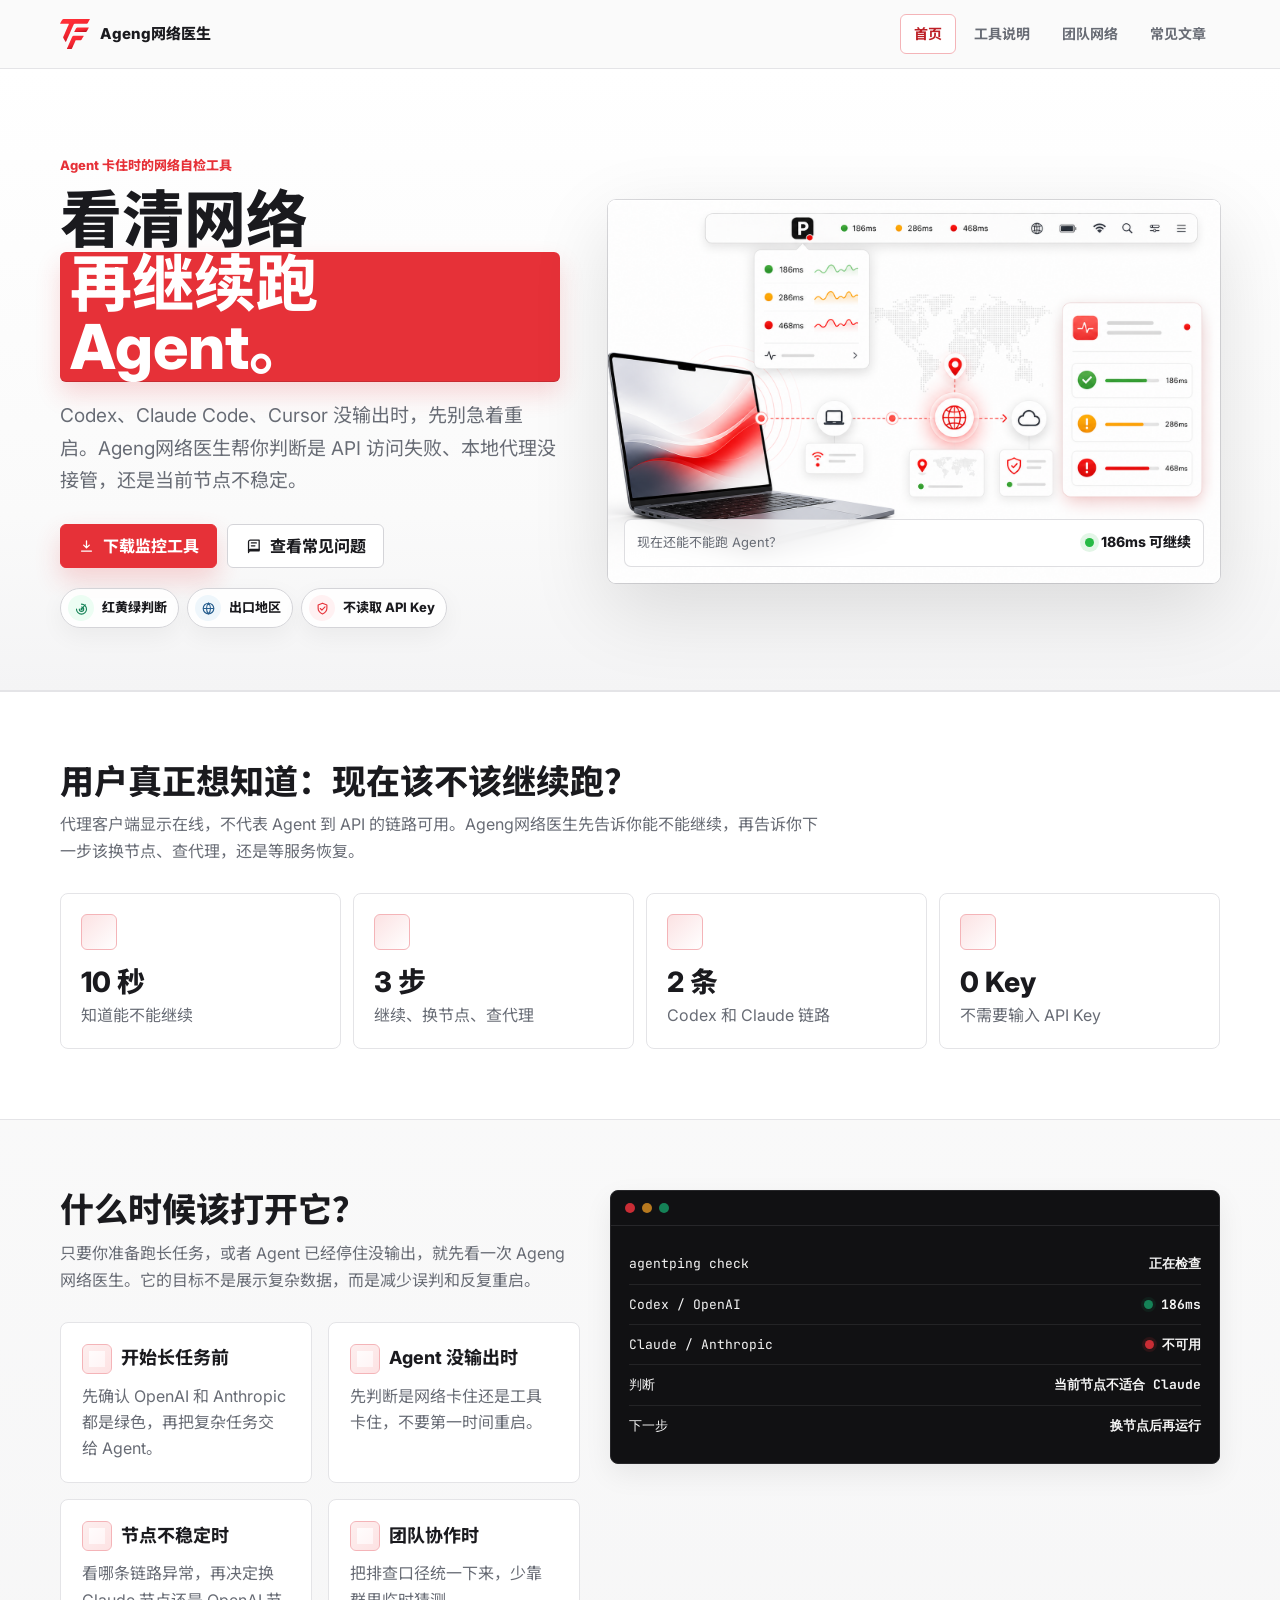
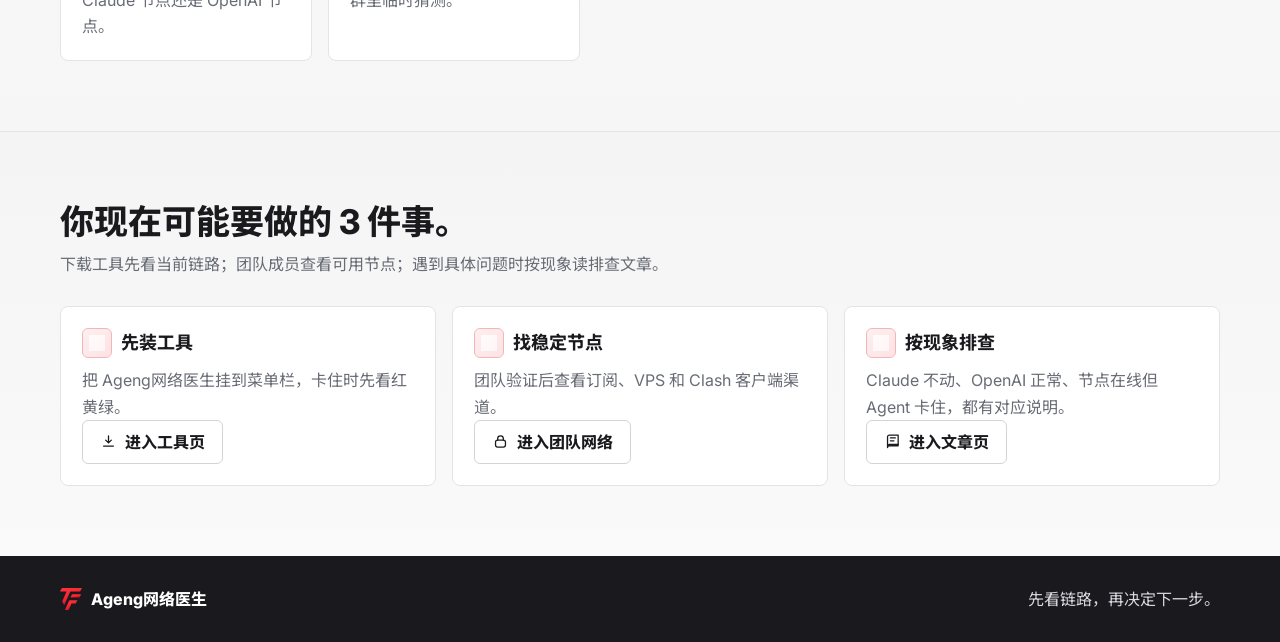
==== commit 803a0411: "Polish homepage hero design" ====
--- a/website/index.html
+++ b/website/index.html
@@ -59,46 +59,25 @@
         <div class="hero-layout">
           <div class="hero-content">
             <p class="eyebrow">Agent 卡住时的网络自检工具</p>
-            <h1>看清网络，<span class="text-highlight">再继续跑 Agent。</span></h1>
+            <h1><span class="headline-line">看清网络</span><span class="text-highlight headline-line">再继续跑 Agent。</span></h1>
             <p class="hero-copy">Codex、Claude Code、Cursor 没输出时，先别急着重启。Ageng网络医生帮你判断是 API 访问失败、本地代理没接管，还是当前节点不稳定。</p>
             <div class="actions">
               <a class="button primary" href="tool.html"><svg class="button-icon" aria-hidden="true"><use href="assets/visuals.svg#icon-download"></use></svg>下载监控工具</a>
               <a class="button secondary" href="articles.html"><svg class="button-icon" aria-hidden="true"><use href="assets/visuals.svg#icon-book"></use></svg>查看常见问题</a>
             </div>
             <div class="trust-row" aria-label="Ageng网络医生 关键能力">
-              <span><svg class="inline-icon" aria-hidden="true"><use href="assets/visuals.svg#icon-radar"></use></svg>红黄绿判断</span>
-              <span><svg class="inline-icon" aria-hidden="true"><use href="assets/visuals.svg#icon-globe"></use></svg>出口地区</span>
-              <span><svg class="inline-icon" aria-hidden="true"><use href="assets/visuals.svg#icon-shield"></use></svg>不读取 API Key</span>
+              <span class="trust-chip trust-green"><span class="trust-icon"><svg class="inline-icon" aria-hidden="true"><use href="assets/visuals.svg#icon-radar"></use></svg></span><strong>红黄绿判断</strong></span>
+              <span class="trust-chip trust-blue"><span class="trust-icon"><svg class="inline-icon" aria-hidden="true"><use href="assets/visuals.svg#icon-globe"></use></svg></span><strong>出口地区</strong></span>
+              <span class="trust-chip trust-red"><span class="trust-icon"><svg class="inline-icon" aria-hidden="true"><use href="assets/visuals.svg#icon-shield"></use></svg></span><strong>不读取 API Key</strong></span>
             </div>
           </div>
-          <div class="hero-product" aria-label="Ageng网络医生 状态面板示例">
-            <div class="panel-header">
-              <span class="panel-title"><svg class="inline-icon" aria-hidden="true"><use href="assets/visuals.svg#icon-radar"></use></svg>现在还能不能跑 Agent？</span>
-              <span class="panel-time">刚刚检查</span>
-            </div>
-            <div class="status-visual" aria-hidden="true">
-              <div class="visual-node source"><svg><use href="assets/visuals.svg#icon-terminal"></use></svg><span>Mac</span></div>
-              <div class="visual-path"><span></span><span></span></div>
-              <div class="visual-node cloud"><svg><use href="assets/visuals.svg#icon-cloud"></use></svg><span>API</span></div>
-              <div class="visual-node exit"><svg><use href="assets/visuals.svg#icon-globe"></use></svg><span>Tokyo</span></div>
-            </div>
-            <div class="status-summary">
-              <div class="status-card"><strong>绿</strong><span>Codex 可以继续</span></div>
-              <div class="status-card"><strong>红</strong><span>Claude 先暂停</span></div>
-              <div class="status-card"><strong>186ms</strong><span>最长链路耗时</span></div>
-            </div>
-            <table class="status-table">
-              <thead>
-                <tr><th>你在用</th><th>结果</th><th>可能原因</th><th>下一步</th></tr>
-              </thead>
-              <tbody>
-                <tr><td>Codex</td><td><span class="pill green">可继续</span></td><td>OpenAI 链路正常</td><td>继续当前任务</td></tr>
-                <tr><td>Claude Code</td><td><span class="pill red">先暂停</span></td><td>Anthropic 出口异常</td><td>换节点后再试</td></tr>
-                <tr><td>本地代理</td><td><span class="pill yellow">要确认</span></td><td>终端代理未命中</td><td>检查分流规则</td></tr>
-              </tbody>
-            </table>
-            <div class="product-note">结论：不要先重启 Agent。先换 Claude 可用节点，避免把任务上下文跑丢。</div>
-          </div>
+          <figure class="hero-art-card" aria-label="Ageng网络医生 网络链路监控插图">
+            <img class="hero-art-image" src="assets/agent-network-doctor-hero.png" width="1586" height="992" alt="Ageng网络医生显示菜单栏状态、出口节点、链路延迟和红黄绿诊断结果">
+            <figcaption class="hero-art-caption">
+              <span>现在还能不能跑 Agent？</span>
+              <strong><i></i>186ms 可继续</strong>
+            </figcaption>
+          </figure>
         </div>
       </section>
 
--- a/website/styles.css
+++ b/website/styles.css
@@ -84,8 +84,8 @@
 h1 {
   max-width: 760px;
   margin-bottom: 18px;
-  font-size: 58px;
-  line-height: 1.06;
+  font-size: 62px;
+  line-height: 1.02;
   font-weight: 800;
 }
 
@@ -235,6 +235,11 @@
   box-shadow: inset 0 -1px 0 rgba(0, 0, 0, 0.13), 0 12px 24px rgba(230, 49, 56, 0.18);
 }
 
+.headline-line {
+  display: block;
+  width: fit-content;
+}
+
 .inline-icon,
 .button-icon,
 .tag-icon {
@@ -256,22 +261,57 @@
 .trust-row {
   display: flex;
   flex-wrap: wrap;
-  gap: 10px;
-  margin-top: 18px;
-}
-
-.trust-row span {
-  min-height: 34px;
+  gap: 8px;
+  margin-top: 20px;
+}
+
+.trust-chip {
+  min-height: 38px;
   display: inline-flex;
   align-items: center;
-  gap: 7px;
-  padding: 7px 10px;
-  border: 1px solid var(--line);
-  border-radius: 6px;
-  color: var(--muted);
-  background: var(--surface);
+  gap: 8px;
+  padding: 6px 11px 6px 7px;
+  border: 1px solid var(--line-strong);
+  border-radius: 999px;
+  color: var(--ink);
+  background: rgba(255, 255, 255, 0.86);
+  box-shadow: 0 8px 24px rgba(12, 12, 12, 0.05);
   font-size: 13px;
-  font-weight: 680;
+  font-weight: 760;
+}
+
+.trust-chip strong {
+  font: inherit;
+}
+
+.trust-icon {
+  width: 26px;
+  height: 26px;
+  display: grid;
+  place-items: center;
+  border-radius: 50%;
+  color: var(--brand);
+  background: var(--brand-soft);
+}
+
+.trust-icon .inline-icon {
+  width: 15px;
+  height: 15px;
+}
+
+.trust-green .trust-icon {
+  color: var(--green);
+  background: var(--green-soft);
+}
+
+.trust-blue .trust-icon {
+  color: var(--blue);
+  background: var(--blue-soft);
+}
+
+.trust-red .trust-icon {
+  color: var(--brand);
+  background: var(--brand-soft);
 }
 
 .actions {
@@ -332,12 +372,72 @@
   border-color: var(--ink);
 }
 
-.hero-product {
-  border: 1px solid var(--line-strong);
+.hero-art-card {
+  position: relative;
+  margin: 0;
   border-radius: 8px;
   overflow: hidden;
-  background: var(--surface);
-  box-shadow: var(--shadow-md);
+  background:
+    linear-gradient(180deg, rgba(255, 255, 255, 0.9), rgba(250, 250, 250, 0.82));
+  box-shadow:
+    0 26px 80px rgba(12, 12, 12, 0.12),
+    0 0 0 1px rgba(212, 212, 216, 0.86);
+}
+
+.hero-art-card::before {
+  content: "";
+  position: absolute;
+  inset: 0;
+  z-index: 1;
+  pointer-events: none;
+  border-radius: inherit;
+  box-shadow: inset 0 1px 0 rgba(255, 255, 255, 0.9);
+}
+
+.hero-art-image {
+  width: 100%;
+  height: auto;
+  aspect-ratio: 1586 / 992;
+  object-fit: cover;
+}
+
+.hero-art-caption {
+  position: absolute;
+  left: 16px;
+  right: 16px;
+  bottom: 16px;
+  z-index: 2;
+  min-height: 48px;
+  display: flex;
+  align-items: center;
+  justify-content: space-between;
+  gap: 12px;
+  padding: 10px 12px;
+  border: 1px solid rgba(212, 212, 216, 0.76);
+  border-radius: 7px;
+  color: var(--muted);
+  background: rgba(255, 255, 255, 0.78);
+  backdrop-filter: blur(14px);
+  font-size: 13px;
+  font-style: normal;
+}
+
+.hero-art-caption strong {
+  display: inline-flex;
+  align-items: center;
+  gap: 7px;
+  color: var(--ink);
+  font-size: 14px;
+  font-weight: 780;
+  white-space: nowrap;
+}
+
+.hero-art-caption i {
+  width: 9px;
+  height: 9px;
+  border-radius: 50%;
+  background: #27ba45;
+  box-shadow: 0 0 0 5px rgba(39, 186, 69, 0.13);
 }
 
 .panel-header {
@@ -1515,7 +1615,7 @@
     grid-template-columns: 1fr;
   }
 
-  .hero-product {
+  .hero-art-card {
     max-width: 720px;
   }
 
@@ -1618,33 +1718,21 @@
     font-size: 16px;
   }
 
-  .trust-row span {
+  .trust-chip {
     width: 100%;
   }
 
-  .status-visual {
-    grid-template-columns: 1fr;
-    padding: 18px;
-  }
-
-  .visual-path {
-    height: 52px;
-  }
-
-  .visual-path::before,
-  .visual-path::after {
-    left: 30%;
-    right: 30%;
-  }
-
-  .visual-path::before {
-    top: 18px;
-    transform: rotate(90deg);
-  }
-
-  .visual-path::after {
-    top: 30px;
-    transform: rotate(90deg);
+  .hero-art-caption {
+    position: static;
+    border-width: 1px 0 0;
+    border-radius: 0;
+    background: var(--surface);
+    backdrop-filter: none;
+  }
+
+  .hero-art-image {
+    min-height: 250px;
+    object-position: 42% center;
   }
 
   .page-visual {
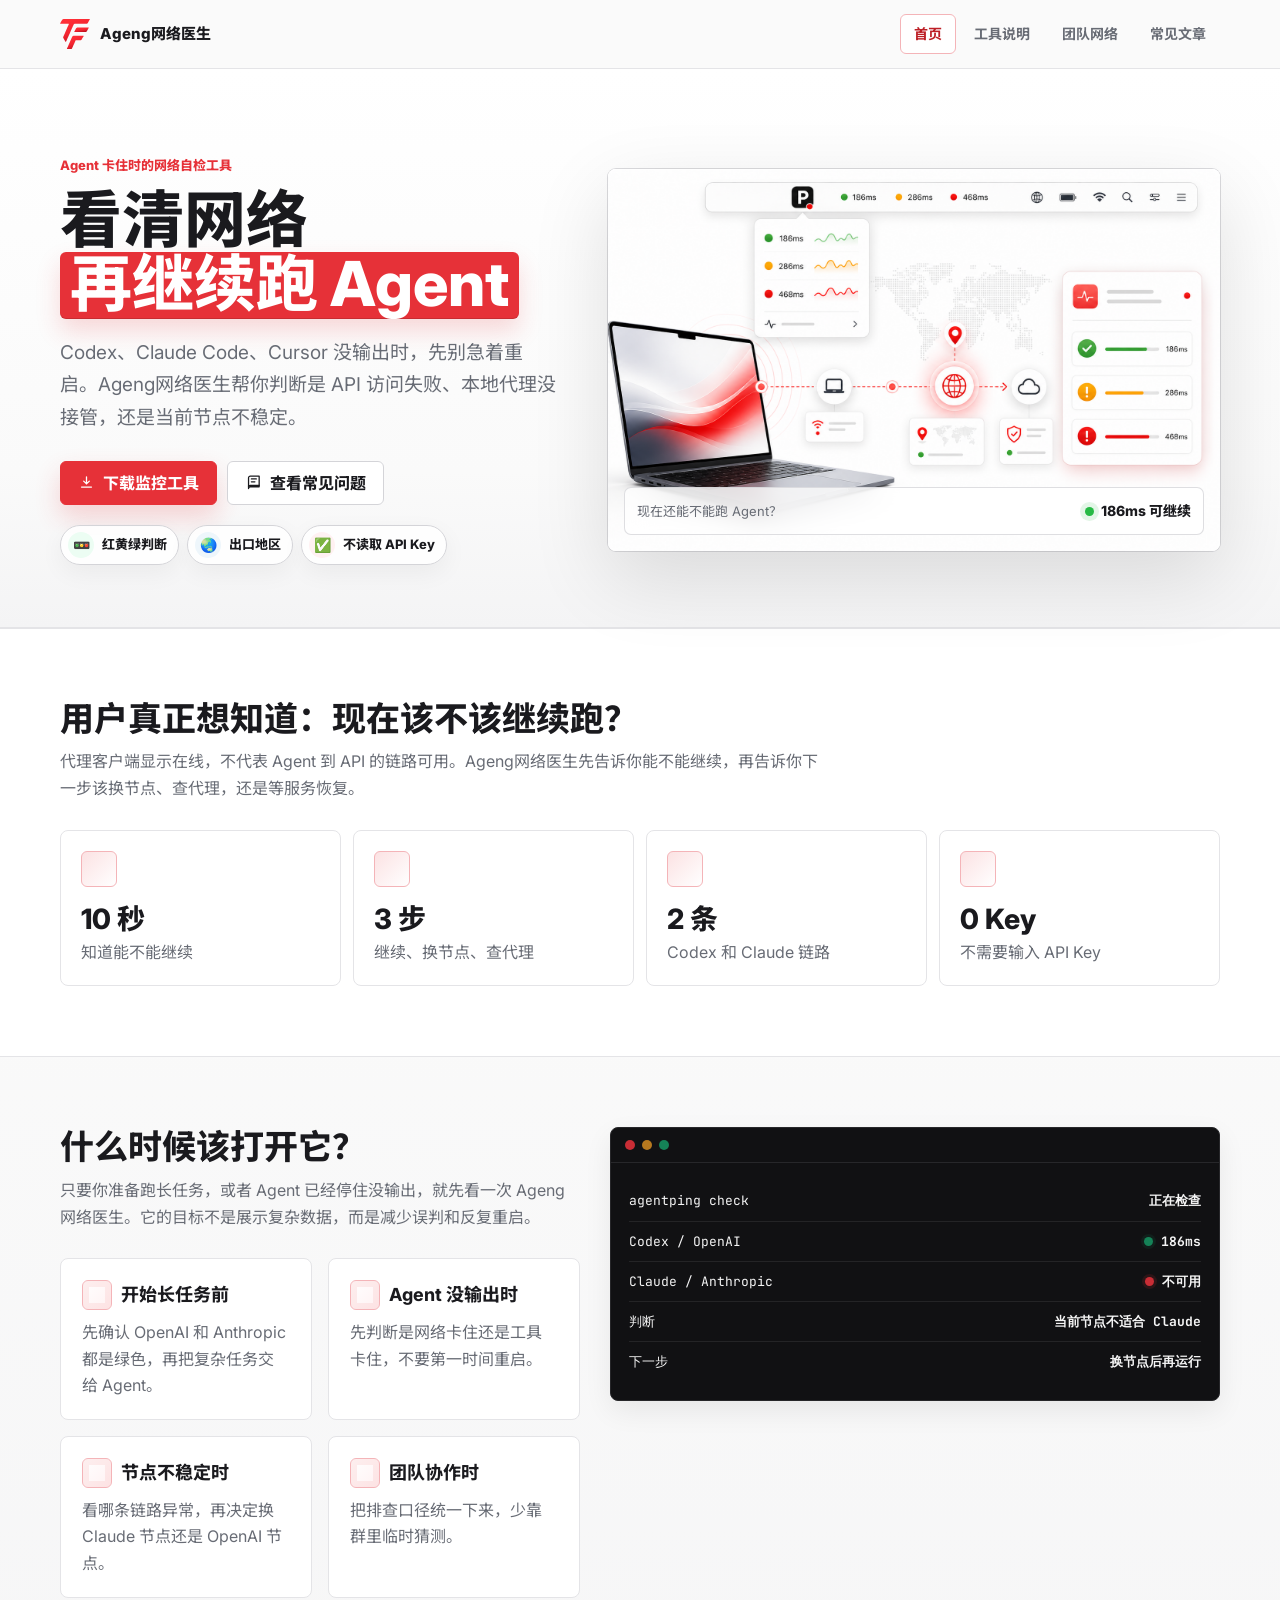
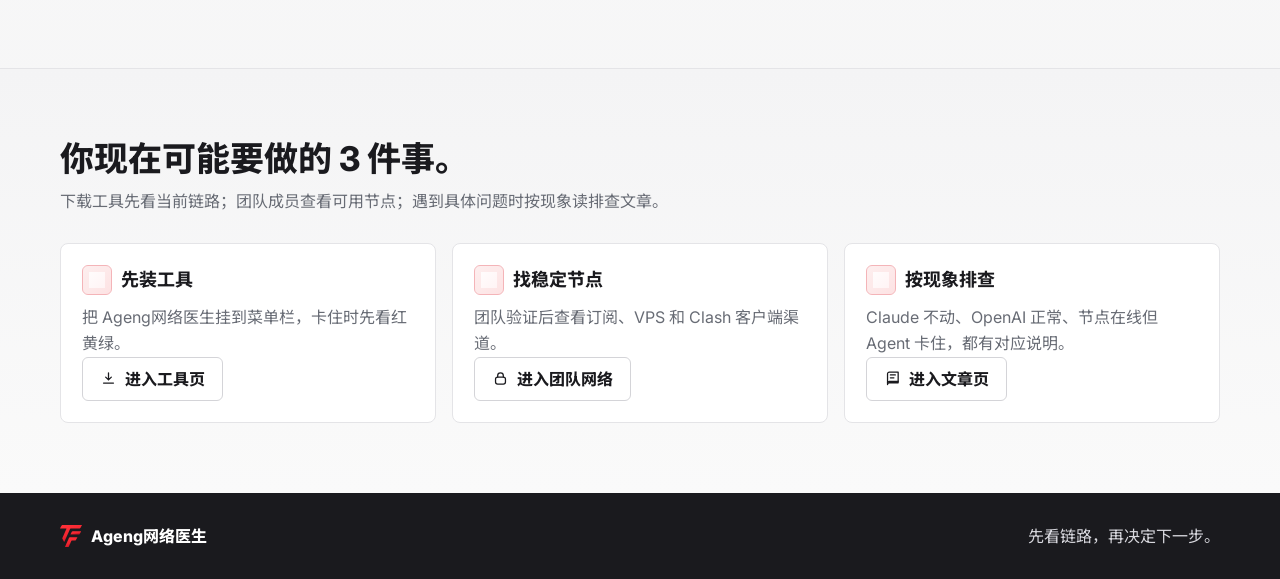
==== commit 0ccff15e: "Tune homepage hero copy" ====
--- a/website/index.html
+++ b/website/index.html
@@ -59,16 +59,16 @@
         <div class="hero-layout">
           <div class="hero-content">
             <p class="eyebrow">Agent 卡住时的网络自检工具</p>
-            <h1><span class="headline-line">看清网络</span><span class="text-highlight headline-line">再继续跑 Agent。</span></h1>
+            <h1><span class="headline-line">看清网络</span><span class="text-highlight headline-line">再继续跑 Agent</span></h1>
             <p class="hero-copy">Codex、Claude Code、Cursor 没输出时，先别急着重启。Ageng网络医生帮你判断是 API 访问失败、本地代理没接管，还是当前节点不稳定。</p>
             <div class="actions">
               <a class="button primary" href="tool.html"><svg class="button-icon" aria-hidden="true"><use href="assets/visuals.svg#icon-download"></use></svg>下载监控工具</a>
               <a class="button secondary" href="articles.html"><svg class="button-icon" aria-hidden="true"><use href="assets/visuals.svg#icon-book"></use></svg>查看常见问题</a>
             </div>
             <div class="trust-row" aria-label="Ageng网络医生 关键能力">
-              <span class="trust-chip trust-green"><span class="trust-icon"><svg class="inline-icon" aria-hidden="true"><use href="assets/visuals.svg#icon-radar"></use></svg></span><strong>红黄绿判断</strong></span>
-              <span class="trust-chip trust-blue"><span class="trust-icon"><svg class="inline-icon" aria-hidden="true"><use href="assets/visuals.svg#icon-globe"></use></svg></span><strong>出口地区</strong></span>
-              <span class="trust-chip trust-red"><span class="trust-icon"><svg class="inline-icon" aria-hidden="true"><use href="assets/visuals.svg#icon-shield"></use></svg></span><strong>不读取 API Key</strong></span>
+              <span class="trust-chip trust-green"><span class="trust-icon" aria-hidden="true">🚥</span><strong>红黄绿判断</strong></span>
+              <span class="trust-chip trust-blue"><span class="trust-icon" aria-hidden="true">🌏</span><strong>出口地区</strong></span>
+              <span class="trust-chip trust-red"><span class="trust-icon" aria-hidden="true">✅</span><strong>不读取 API Key</strong></span>
             </div>
           </div>
           <figure class="hero-art-card" aria-label="Ageng网络医生 网络链路监控插图">
--- a/website/styles.css
+++ b/website/styles.css
@@ -292,6 +292,8 @@
   border-radius: 50%;
   color: var(--brand);
   background: var(--brand-soft);
+  font-size: 14px;
+  line-height: 1;
 }
 
 .trust-icon .inline-icon {
